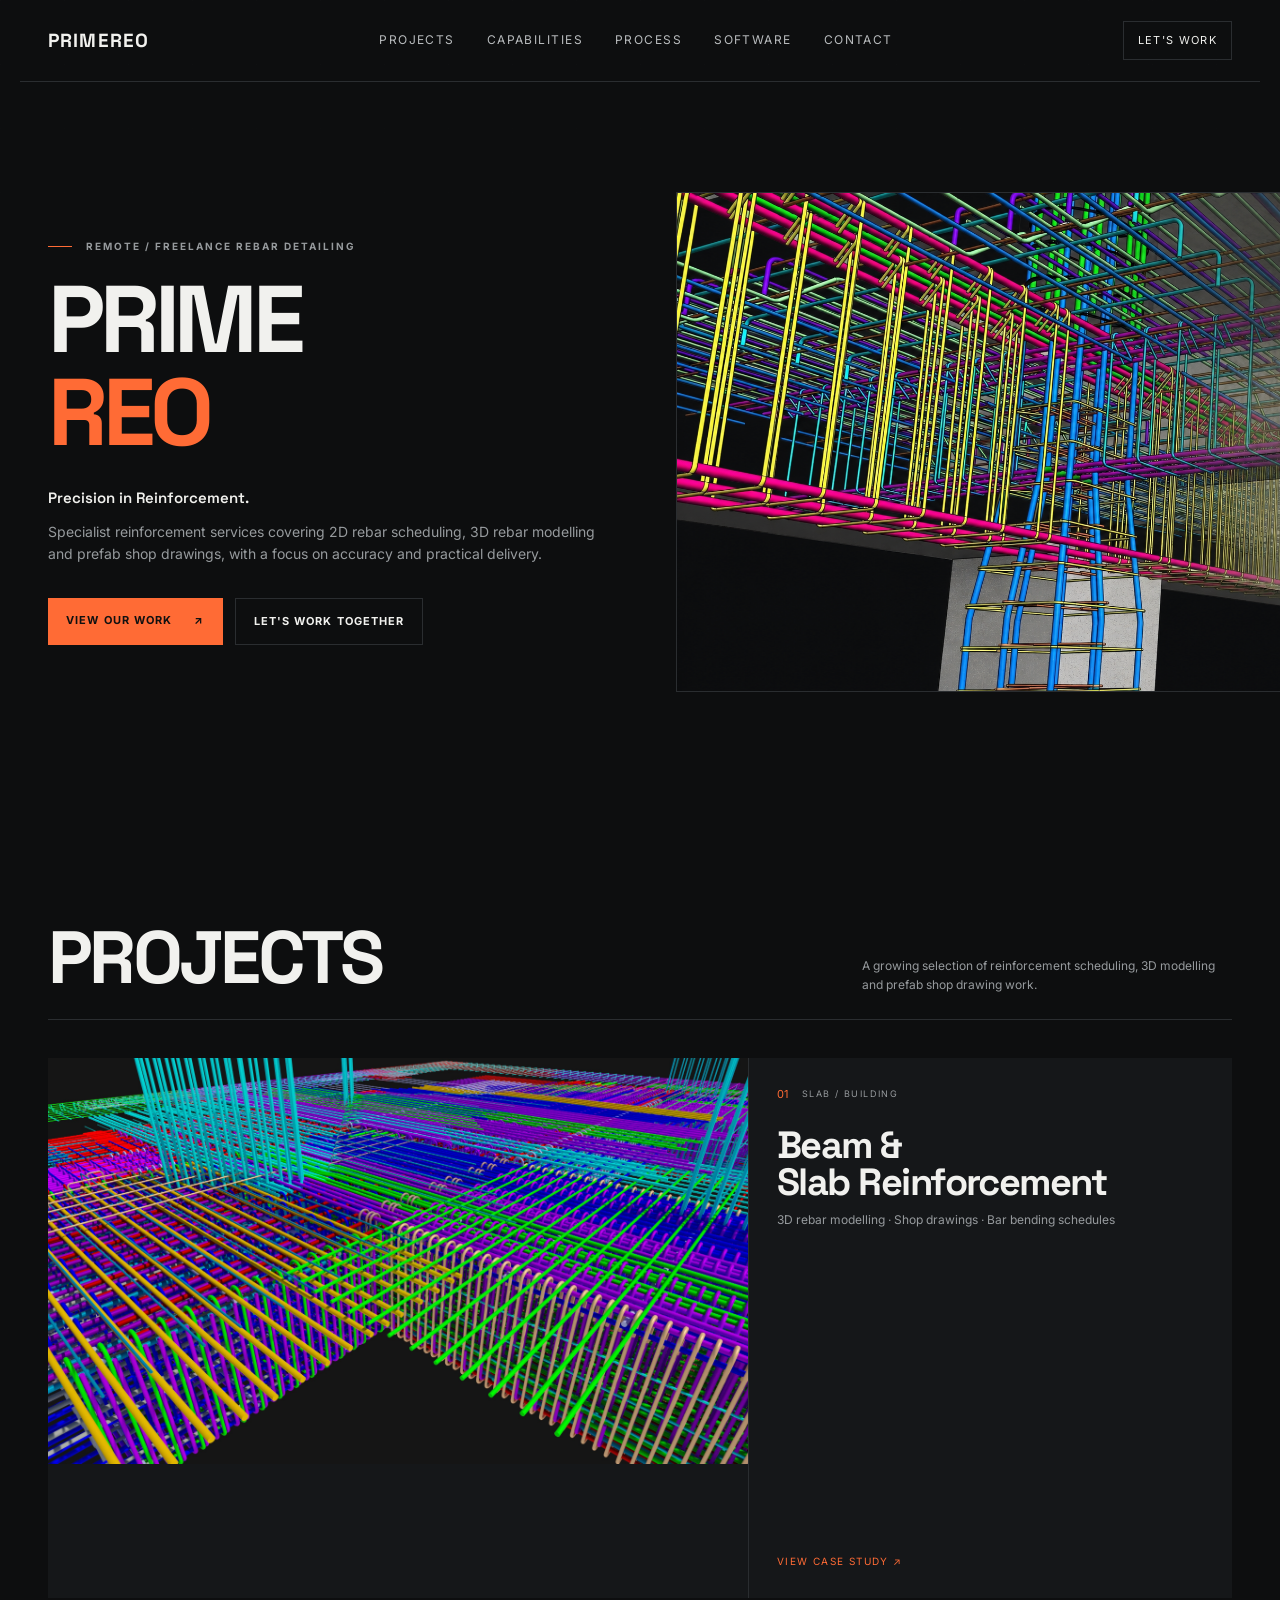
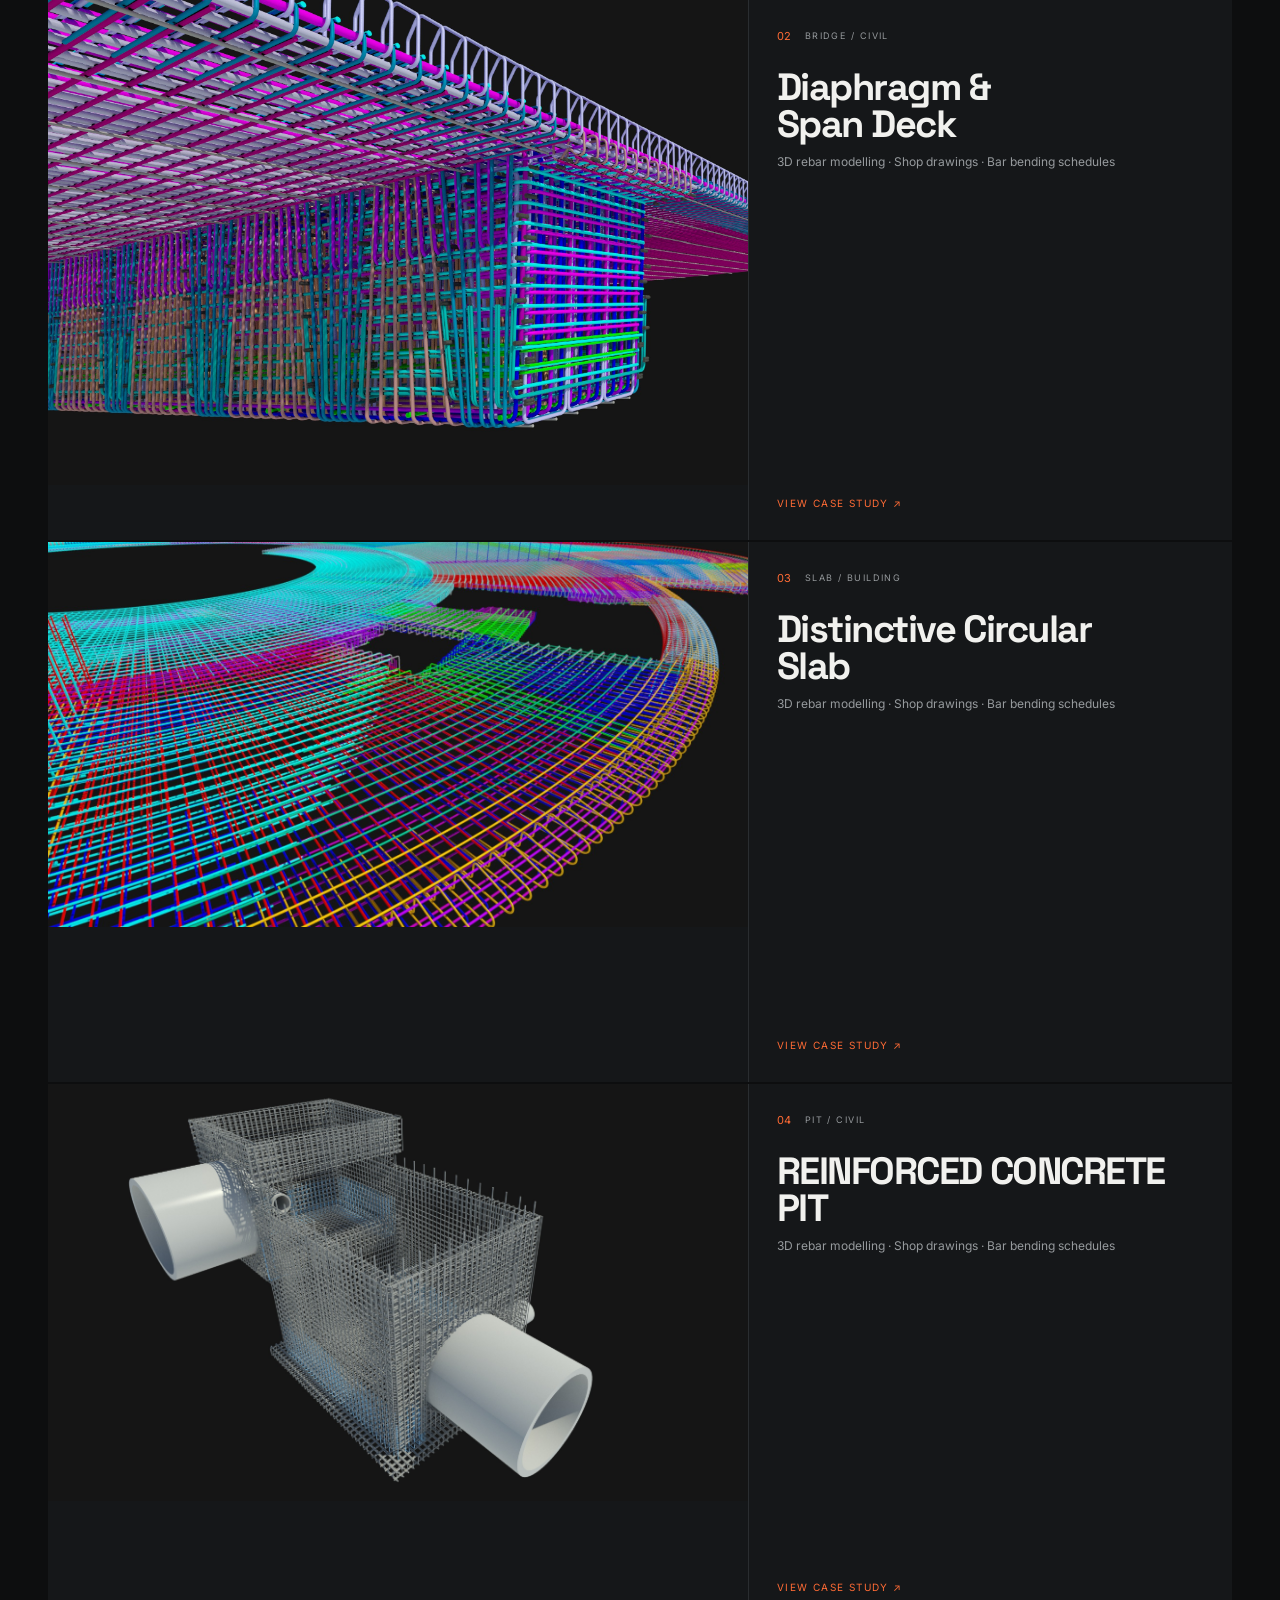
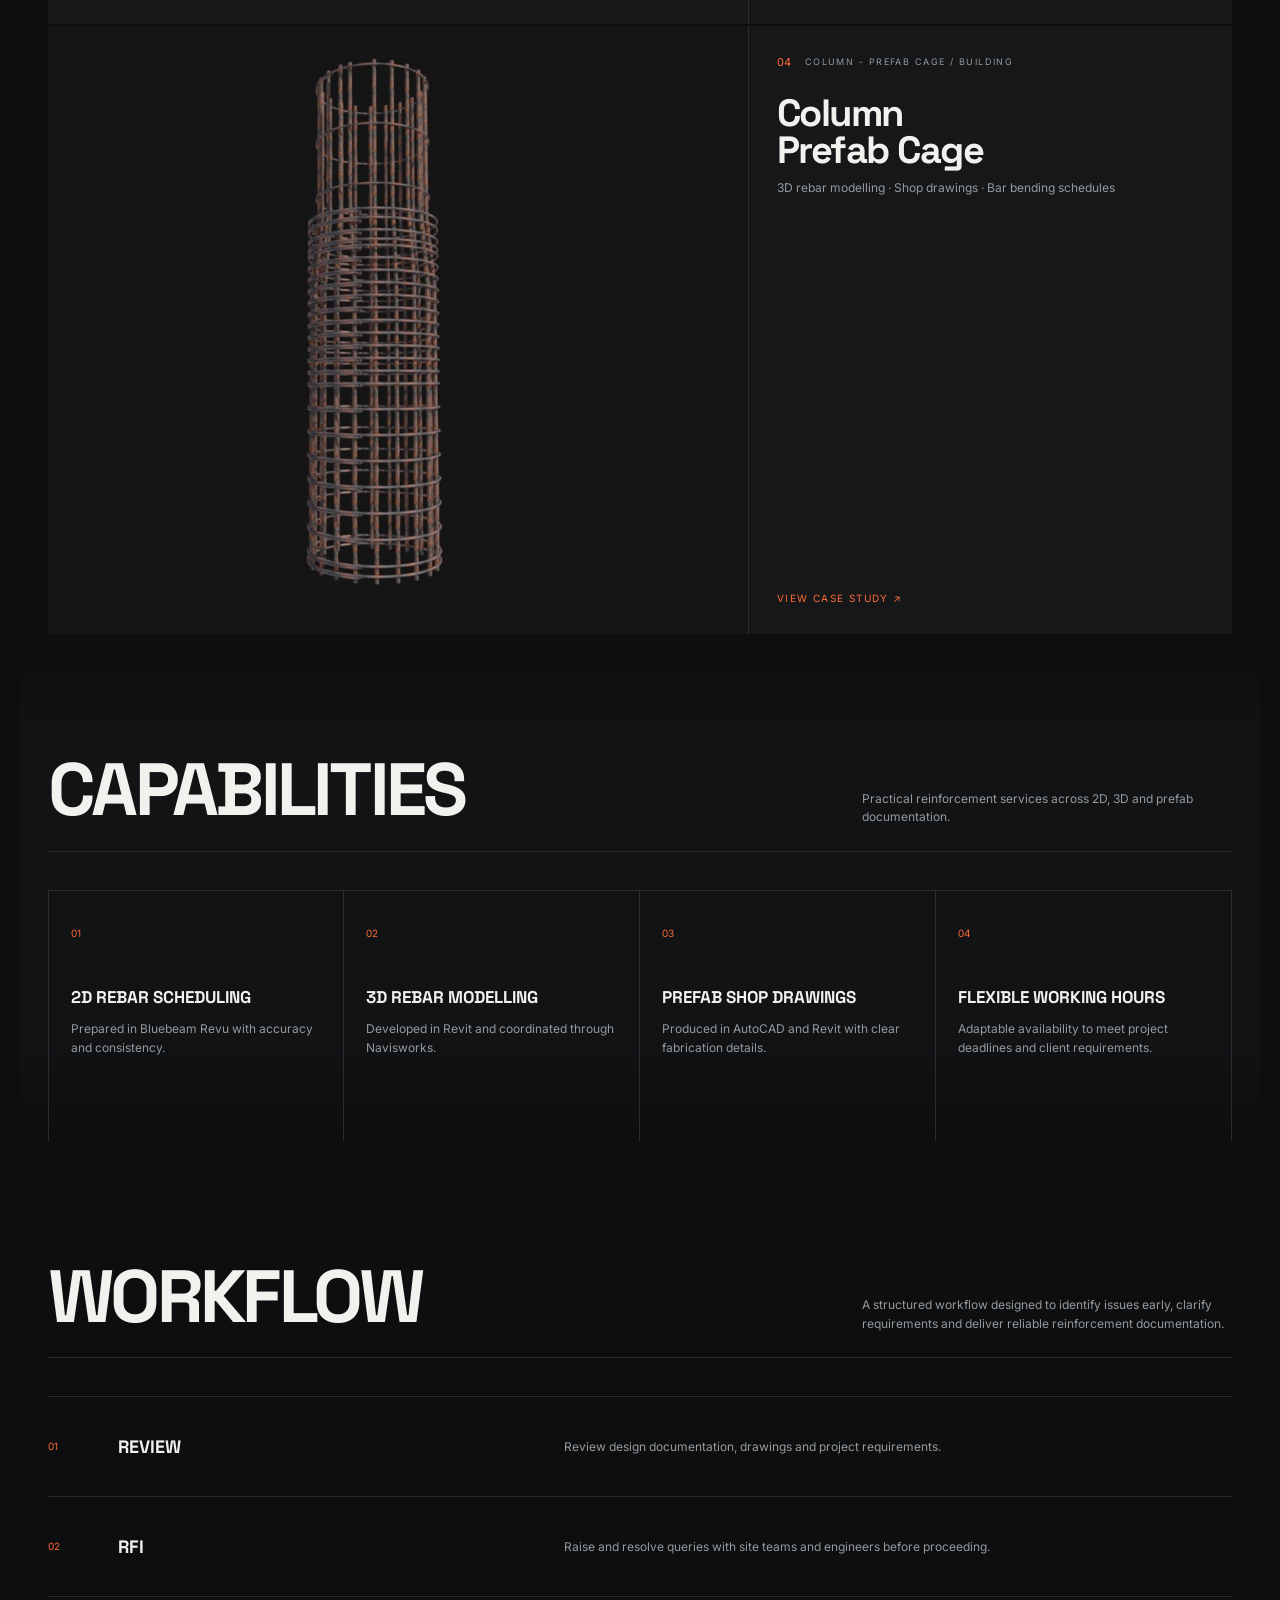
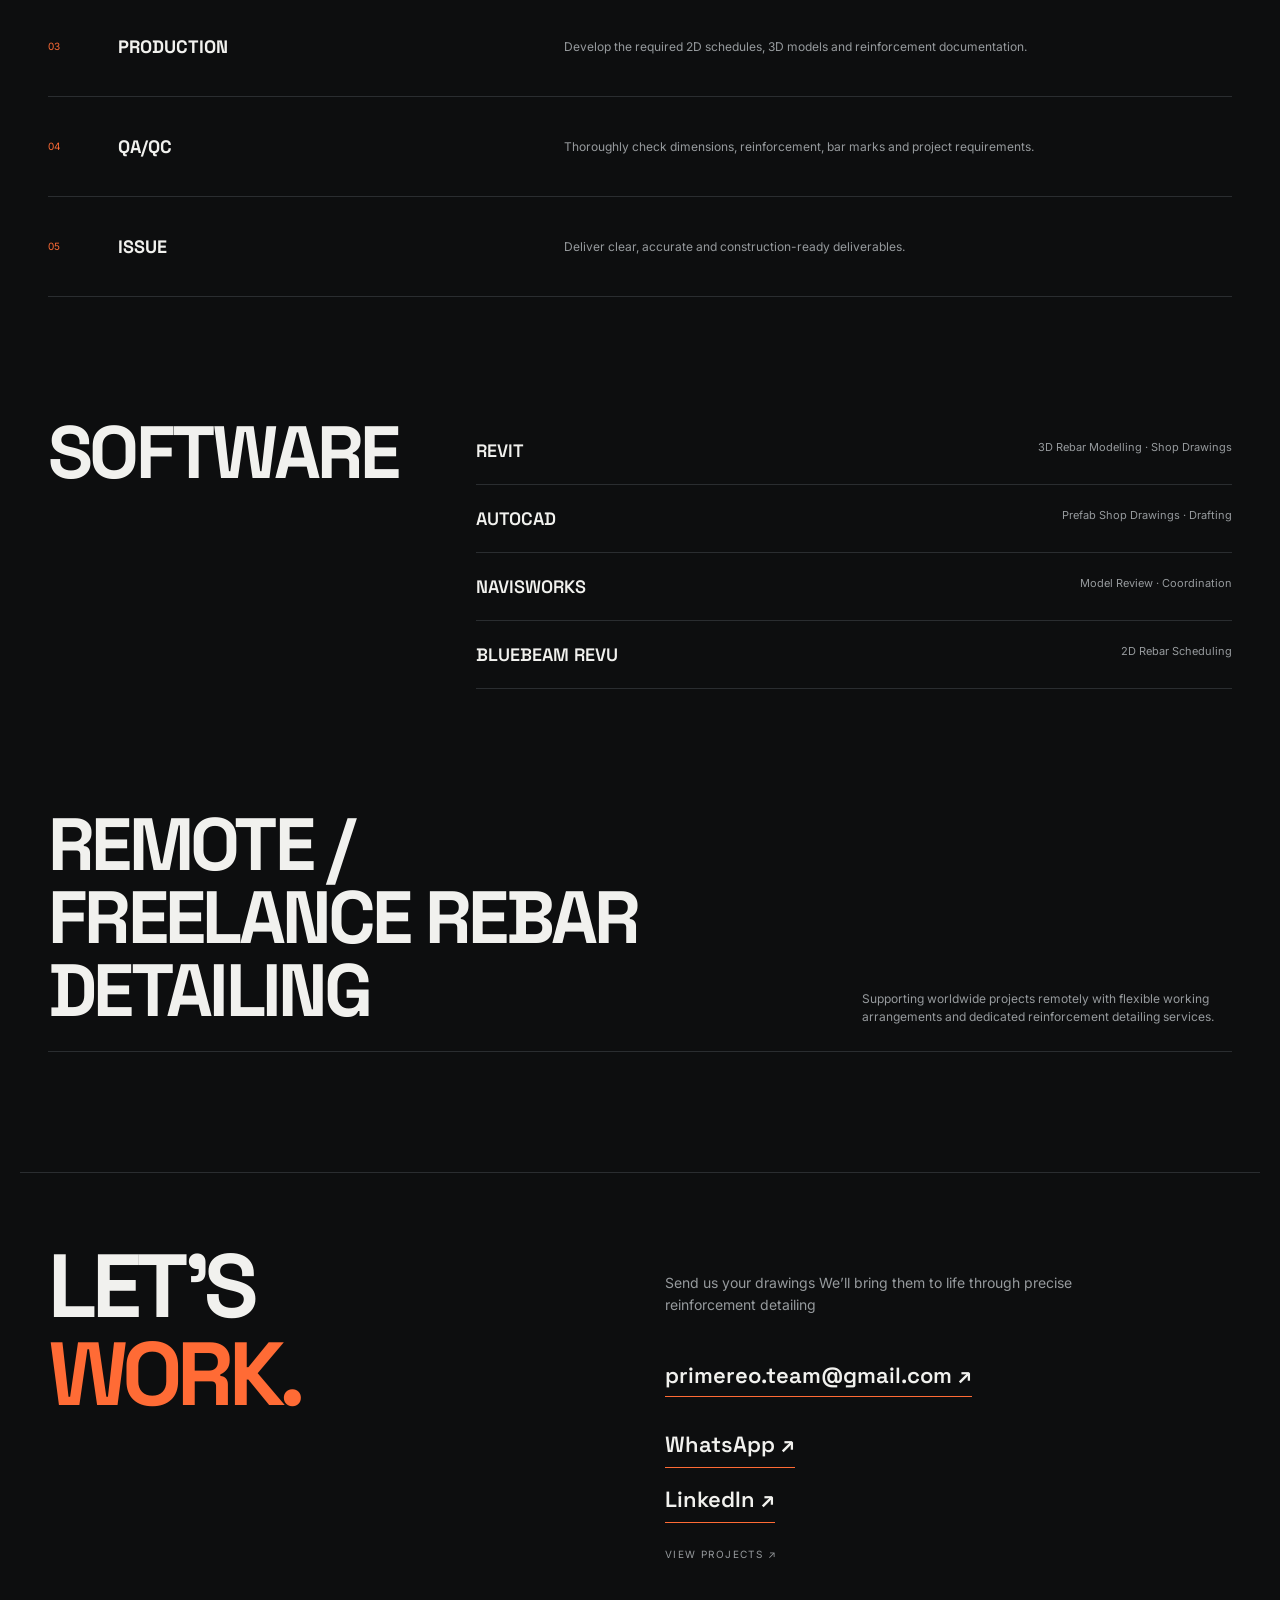
==== index.html @ a9119919 "Add files via upload" ====
<!DOCTYPE html>
<html lang="en">

<head>
    <meta charset="UTF-8">
    <meta name="viewport" content="width=device-width, initial-scale=1.0">

    <meta
        name="description"
        content="PRIMEREO — Precision in Reinforcement. 2D Rebar Scheduling, 3D Rebar Modelling, Prefab Shop Drawings and remote reinforcement detailing."
    >

    <title>PRIMEREO | Precision in Reinforcement</title>

    <link rel="preconnect" href="https://fonts.googleapis.com">
    <link rel="preconnect" href="https://fonts.gstatic.com" crossorigin>

    <link
        href="https://fonts.googleapis.com/css2?family=Inter:wght@400;500;600;700;800&family=Space+Grotesk:wght@500;600;700&display=swap"
        rel="stylesheet"
    >

    <link rel="stylesheet" href="assets/style.css">

    <!-- THIẾT LẬP RIÊNG CHO ẢNH HERO -->
    <style>
        #primereo-hero {
            grid-template-columns:
                minmax(0, 1.02fr)
                minmax(0, 0.98fr);
        }

        #primereo-hero .hero-copy,
        #primereo-hero .hero-visual {
            min-width: 0;
        }

        /* Chỉnh chiều rộng và chiều cao hero tại đây */
        #hero-model-frame {
            width: 150% !important;
            max-width: none !important;
            height: 500px !important;

            position: relative;
            overflow: hidden;
        }

        /* Ảnh phủ kín khung, giữ đúng tỷ lệ */
        #hero-rebar {
            display: block;
            width: 100% !important;
            height: 100% !important;

            object-fit: cover !important;
            object-position: left center !important;
        }

        /* Thông tin bên dưới ảnh */
        #primereo-hero .frame-meta {
            position: static;
            padding: 12px 0;
            gap: 8px;
            flex-wrap: wrap;
        }

        /* Điện thoại và màn hình nhỏ */
        @media (max-width: 850px) {
            #primereo-hero {
                grid-template-columns: minmax(0, 1fr);
            }

            #hero-model-frame {
                width: 100% !important;
                max-width: 100% !important;
                height: 380px !important;
            }
        }
    </style>
</head>

<body>
    <div class="grid-bg"></div>

    <!-- NAVIGATION -->
    <header class="nav">
        <a class="brand" href="index.html">
            PRIMEREO
        </a>

        <nav>
            <a href="#work">Projects</a>
            <a href="#capabilities">Capabilities</a>
            <a href="#process">Process</a>
            <a href="#software">Software</a>
            <a href="#contact">Contact</a>
        </nav>

        <a class="nav-cta" href="#contact">
            Let's work
        </a>
    </header>

    <main>
        <!-- HERO -->
        <section id="primereo-hero" class="hero">
            <div class="hero-copy">
                <p class="eyebrow">
                    <span></span>
                    REMOTE / FREELANCE REBAR DETAILING
                </p>

                <h1>
                    PRIME<br>
                    <em>REO</em>
                </h1>

                <p class="hero-sub">
                    Precision in Reinforcement.
                </p>

                <p class="hero-text">
                    Specialist reinforcement services covering 2D rebar
                    scheduling, 3D rebar modelling and prefab shop drawings,
                    with a focus on accuracy and practical delivery.
                </p>

                <div class="hero-actions">
                    <a class="btn primary" href="#work">
                        View our work <span>↗</span>
                    </a>

                    <a class="btn secondary" href="#contact">
                        Let's work together
                    </a>
                </div>
            </div>

            <!-- HERO VISUAL -->
            <div class="hero-visual">
                <div id="hero-model-frame" class="model-frame">
                    <img
                        id="hero-rebar"
                        class="hero-image"
                        src="images/hero-rebar.png"
                        alt="PRIMEREO 3D reinforcement model"
                    >
                </div>


            </div>
        </section>

        <!-- PROJECTS -->
        <section id="work" class="section">
            <div class="section-head">
                <div>
                    <h2>PROJECTS</h2>
                </div>

                <p class="section-note">
                    A growing selection of reinforcement scheduling,
                    3D modelling and prefab shop drawing work.
                </p>
            </div>

            <div class="project-grid">
                <!-- PROJECT 01 -->
                <a
                    class="project-card featured"
                    href="projects/project-01.html"
                >
                    <div class="project-image">
                        <img
                            src="images/project-01.jpg"
                            alt="Beam & Slab Reinforcement"
                        >


                    </div>

                    <div class="project-info">
                        <div>
                            <span class="number">01</span>
                            <span class="tag">SLAB / BUILDING</span>
                        </div>

                        <h3>
                            Beam &amp;<br>
                             Slab Reinforcement
                        </h3>

                        <p>
                            3D rebar modelling · Shop drawings ·
                            Bar bending schedules
                        </p>

                        <span class="project-link">
                            View case study ↗
                        </span>
                    </div>
                </a>

                <!-- PROJECT 02 -->
                <a
                    class="project-card featured"
                    href="projects/project-02.html"
                >
                    <div class="project-image">
                        <img
                            src="images/project-02.jpg"
                            alt="Diaphragm and Span Deck reinforcement model"
                        >


                    </div>

                    <div class="project-info">
                        <div>
                            <span class="number">02</span>
                            <span class="tag">BRIDGE / CIVIL</span>
                        </div>

                        <h3>
                            Diaphragm &amp;<br>
                            Span Deck
                        </h3>

                        <p>
                            3D rebar modelling · Shop drawings ·
                            Bar bending schedules
                        </p>

                        <span class="project-link">
                            View case study ↗
                        </span>
                    </div>
                </a>
<!-- PROJECT 03 -->
                <a
                    class="project-card featured"
                    href="projects/project-03.html"
                >
                    <div class="project-image">
                        <img
                            src="images/project-03.jpg"
                            alt="Distinctive Circular Slab"
                        >


                    </div>

                    <div class="project-info">
                        <div>
                            <span class="number">03</span>
                            <span class="tag">SLAB / BUILDING</span>
                        </div>

                        <h3>
                            Distinctive Circular<br>
                            Slab
                        </h3>

                        <p>
                            3D rebar modelling · Shop drawings ·
                            Bar bending schedules
                        </p>

                        <span class="project-link">
                            View case study ↗
                        </span>
                    </div>
                </a>
<!-- PROJECT 04 -->
                <a
                    class="project-card featured"
                    href="projects/project-04.html"
                >
                    <div class="project-image">
                        <img
                            src="images/project-04.jpg"
                            alt="REINFORCED CONCRETE PIT"
                        >


                    </div>

                    <div class="project-info">
                        <div>
                            <span class="number">04</span>
                            <span class="tag">PIT / CIVIL</span>
                        </div>

                        <h3>
                            REINFORCED CONCRETE<br>
                            PIT
                        </h3>

                        <p>
                            3D rebar modelling · Shop drawings ·
                            Bar bending schedules
                        </p>

                        <span class="project-link">
                            View case study ↗
                        </span>
                    </div>
                </a>
       <!-- PROJECT 05 -->
                <a
                    class="project-card featured"
                    href="projects/project-05.html"
                >
                    <div class="project-image">
                        <img
                            src="images/project-05.jpg"
                            alt="PIT"
                        >


                    </div>

                    <div class="project-info">
                        <div>
                            <span class="number">04</span>
                            <span class="tag">COLUMN - PREFAB CAGE / BUILDING</span>
                        </div>

                        <h3>
                            Column<br>
                            Prefab Cage
                        </h3>

                        <p>
                            3D rebar modelling · Shop drawings ·
                            Bar bending schedules
                        </p>

                        <span class="project-link">
                            View case study ↗
                        </span>
                    </div>
                </a>

                        </section>

        <!-- CAPABILITIES -->
        <section id="capabilities" class="section capabilities">
            <div class="section-head">
                <div>
                    <h2>CAPABILITIES</h2>
                </div>

                <p class="section-note">
                    Practical reinforcement services across 2D, 3D
                    and prefab documentation.
                </p>
            </div>

            <div class="cap-grid">
                <article>
                    <span>01</span>
                    <h3>2D REBAR SCHEDULING</h3>

                    <p>
                        Prepared in Bluebeam Revu with accuracy
                        and consistency.
                    </p>
                </article>

                <article>
                    <span>02</span>
                    <h3>3D REBAR MODELLING</h3>

                    <p>
                        Developed in Revit and coordinated
                        through Navisworks.
                    </p>
                </article>

                <article>
                    <span>03</span>
                    <h3>PREFAB SHOP DRAWINGS</h3>

                    <p>
                        Produced in AutoCAD and Revit with clear
                        fabrication details.
                    </p>
                </article>

                <article>
                    <span>04</span>
                    <h3>FLEXIBLE WORKING HOURS</h3>

                    <p>
                        Adaptable availability to meet project deadlines
                        and client requirements.
                    </p>
                </article>
            </div>
        </section>

        <!-- WORKFLOW -->
        <section id="process" class="section process">
            <div class="section-head">
                <div>
                    <h2>WORKFLOW</h2>
                </div>

                <p class="section-note">
                    A structured workflow designed to identify issues early,
                    clarify requirements and deliver reliable
                    reinforcement documentation.
                </p>
            </div>

            <div class="process-list">
                <div>
                    <span>01</span>
                    <h3>REVIEW</h3>

                    <p>
                        Review design documentation, drawings
                        and project requirements.
                    </p>
                </div>

                <div>
                    <span>02</span>
                    <h3>RFI</h3>

                    <p>
                        Raise and resolve queries with site teams
                        and engineers before proceeding.
                    </p>
                </div>

                <div>
                    <span>03</span>
                    <h3>PRODUCTION</h3>

                    <p>
                        Develop the required 2D schedules, 3D models
                        and reinforcement documentation.
                    </p>
                </div>

                <div>
                    <span>04</span>
                    <h3>QA/QC</h3>

                    <p>
                        Thoroughly check dimensions, reinforcement,
                        bar marks and project requirements.
                    </p>
                </div>

                <div>
                    <span>05</span>
                    <h3>ISSUE</h3>

                    <p>
                        Deliver clear, accurate and construction-ready
                        deliverables.
                    </p>
                </div>
            </div>
        </section>

        <!-- SOFTWARE -->
        <section id="software" class="section software">
            <div class="software-copy">
                <h2>SOFTWARE</h2>
            </div>

            <div class="software-list">
                <div>
                    <b>REVIT</b>
                    <span>3D Rebar Modelling · Shop Drawings</span>
                </div>

                <div>
                    <b>AUTOCAD</b>
                    <span>Prefab Shop Drawings · Drafting</span>
                </div>

                <div>
                    <b>NAVISWORKS</b>
                    <span>Model Review · Coordination</span>
                </div>

                <div>
                    <b>BLUEBEAM REVU</b>
                    <span>2D Rebar Scheduling</span>
                </div>
            </div>
        </section>

        <!-- REMOTE / FREELANCE -->
        <section class="section">
            <div class="section-head">
                <div>
                    <h2>
                        REMOTE /<br>
                        FREELANCE REBAR DETAILING
                    </h2>
                </div>

                <p class="section-note">
                    Supporting worldwide projects remotely with flexible
                    working arrangements and dedicated reinforcement
                    detailing services.
                </p>
            </div>
        </section>

                <!-- CONTACT -->
        <section id="contact" class="contact">
            <div>
                <h2>
                    LET'S<br>
                    <em>WORK.</em>
                </h2>
            </div>

            <div class="contact-right">
                <p>
                    Send us your drawings
                    We’ll bring them to life through precise reinforcement detailing
                </p>

                <a
                    class="contact-email"
                    href="primereo.team@gmail.com"
                >
                    primereo.team@gmail.com ↗
                </a>

                <div
                    class="contact-links"
                    style="flex-wrap: wrap; row-gap: 16px;"
                >
                    <!--
                        Thay YOUR_WHATSAPP_NUMBER bằng số WhatsApp:
                        Mã quốc gia + số điện thoại.
                        Không có dấu +, khoảng trắng hoặc dấu gạch.
                        Số Việt Nam: dùng 84 và bỏ số 0 đầu.
                    -->
                    <a
                        href="https://wa.me/84869246617"
                        target="_blank"
                        rel="noopener noreferrer"
                        aria-label="Contact PRIMEREO on WhatsApp"
                    >
                        WhatsApp ↗
                    </a>

                    <!--
                        Thay toàn bộ href bên dưới bằng URL
                        hồ sơ cá nhân hoặc trang công ty LinkedIn của bạn.
                    -->
                    <a
                        href="https://www.linkedin.com/in/primereo/"
                        target="_blank"
                        rel="noopener noreferrer"
                        aria-label="View our LinkedIn profile"
                    >
                        LinkedIn ↗
                    </a>

                    <a href="#work">
                        View Projects ↗
                    </a>
                </div>
            </div>
        </section>
---- assets/style.css ----
/* ========================================
   MÀU SẮC VÀ THÔNG SỐ CHUNG
======================================== */

:root {
    --bg: #0d0e0f;
    --panel: #151719;
    --panel2: #1a1c1f;
    --text: #f1f1ee;
    --muted: #969a9d;
    --line: #2a2d30;
    --accent: #ff6b35;
    --max: 1240px;
}


/* ========================================
   THIẾT LẬP CƠ BẢN
======================================== */

* {
    box-sizing: border-box;
}

html {
    scroll-behavior: smooth;
}

body {
    margin: 0;
    background: var(--bg);
    color: var(--text);
    font-family: Inter, Arial, sans-serif;
    line-height: 1.55;
}

a {
    color: inherit;
    text-decoration: none;
}

.grid-bg {
    position: fixed;
    inset: 0;
    pointer-events: none;
    opacity: 0.28;

    background-image:
        linear-gradient(
            rgba(255, 255, 255, 0.025) 1px,
            transparent 1px
        ),
        linear-gradient(
            90deg,
            rgba(255, 255, 255, 0.025) 1px,
            transparent 1px
        );

    background-size: 64px 64px;

    mask-image: linear-gradient(
        to bottom,
        black,
        transparent 75%
    );

    z-index: -1;
}


/* ========================================
   THANH ĐIỀU HƯỚNG
======================================== */

.nav {
    height: 82px;
    max-width: var(--max);
    margin: auto;
    padding: 0 28px;

    display: flex;
    align-items: center;
    justify-content: space-between;

    border-bottom: 1px solid var(--line);
}

.brand {
    font: 700 19px "Space Grotesk";
    letter-spacing: 0.06em;
}

.nav nav {
    display: flex;
    gap: 32px;
}

.nav nav a {
    font-size: 12px;
    text-transform: uppercase;
    letter-spacing: 0.12em;
    color: #b9bcbe;
}

.nav nav a:hover,
.contact-links a:hover {
    color: var(--accent);
}

.nav-cta {
    font-size: 11px;
    text-transform: uppercase;
    letter-spacing: 0.12em;

    border: 1px solid var(--line);
    padding: 10px 14px;
}

.nav-cta:hover {
    border-color: var(--accent);
}


/* ========================================
   KHUNG NỘI DUNG VÀ TIÊU ĐỀ
======================================== */

.hero,
.section,
.contact {
    max-width: var(--max);
    margin: auto;
    padding-left: 28px;
    padding-right: 28px;
}

h1,
h2,
h3 {
    font-family: "Space Grotesk", sans-serif;
    margin: 0;
    line-height: 0.98;
}

h1 {
    font-size: clamp(56px, 7.4vw, 112px);
    letter-spacing: -0.055em;
}

h1 em,
h2 em {
    font-style: normal;
    color: var(--accent);
}

.eyebrow {
    font-size: 10px;
    letter-spacing: 0.2em;
    color: var(--muted);
    font-weight: 700;
    margin: 0 0 20px;
}

.eyebrow span {
    display: inline-block;
    width: 24px;
    height: 1px;

    background: var(--accent);
    vertical-align: middle;
    margin-right: 10px;
}


/* ========================================
   HERO — PHẦN ĐẦU TRANG
======================================== */

.hero {
    min-height: 720px;

    display: grid;
    grid-template-columns: 1.02fr 0.98fr;
    align-items: center;

    gap: 50px;
}

.hero-sub {
    font: 600 15px "Space Grotesk";
    margin: 28px 0 12px;
}

.hero-sub b {
    color: var(--accent);
    padding: 0 7px;
}

.hero-text {
    max-width: 570px;
    color: var(--muted);
    font-size: 14px;
}

.hero-actions {
    display: flex;
    gap: 12px;
    margin-top: 34px;
    flex-wrap: wrap;
}


/* ========================================
   NÚT BẤM
======================================== */

.btn {
    padding: 14px 18px;
    font-size: 11px;
    text-transform: uppercase;
    letter-spacing: 0.1em;
    font-weight: 700;
}

.btn.primary {
    background: var(--accent);
    color: #111;
}

.btn.primary span {
    margin-left: 18px;
}

.btn.secondary {
    border: 1px solid var(--line);
}


/* ========================================
   KHUNG MODEL
======================================== */

.model-frame {
    height: 500px;
    border: 1px solid var(--line);

    background: linear-gradient(
        145deg,
        #181a1c,
        #0b0c0d
    );

    position: relative;
    overflow: hidden;
}

.frame-label {
    position: absolute;
    left: 18px;
    top: 16px;

    font-size: 9px;
    letter-spacing: 0.17em;
    color: var(--muted);

    z-index: 3;
}

.frame-meta {
    position: absolute;
    bottom: 16px;
    left: 18px;
    right: 18px;

    display: flex;
    justify-content: space-between;

    font-size: 9px;
    letter-spacing: 0.13em;
    color: var(--muted);

    z-index: 3;
}


/* ========================================
   MODEL MINH HOẠ BẰNG CSS
======================================== */

.fake-model {
    position: absolute;
    inset: 70px 35px 60px;

    transform:
        perspective(900px)
        rotateX(55deg)
        rotateZ(-28deg);

    transform-style: preserve-3d;
}

.beam {
    position: absolute;
    width: 82%;
    height: 82px;

    border: 2px solid #777b7e;
    background: rgba(70, 74, 77, 0.18);

    left: 9%;
    top: 30%;

    transform: translateZ(-35px);
}

.beam-b {
    top: 54%;
    height: 55px;
}

.bar {
    position: absolute;
    width: 100%;
    height: 5px;

    background: var(--accent);
    left: 0;

    box-shadow: 0 0 12px rgba(255, 107, 53, 0.15);
}

.bar-1 {
    top: 21%;
}

.bar-2 {
    top: 34%;
}

.bar-3 {
    top: 47%;
}

.bar-4 {
    top: 60%;
}

.bar-5 {
    top: 73%;
}

.lig {
    position: absolute;
    width: 25px;
    height: 110px;

    border: 2px solid #b8bbbd;
    top: 27%;
}

.lig-1 {
    left: 25%;
}

.lig-2 {
    left: 50%;
}

.lig-3 {
    left: 75%;
}

.node {
    position: absolute;
    width: 22px;
    height: 22px;

    border: 2px solid var(--accent);

    left: 48%;
    top: 46%;

    box-shadow: 0 0 18px rgba(255, 107, 53, 0.5);
}


/* ========================================
   CÁC SECTION
======================================== */

.section {
    padding-top: 120px;
}

.section-head {
    display: flex;
    justify-content: space-between;
    align-items: end;

    border-bottom: 1px solid var(--line);

    padding-bottom: 24px;
    margin-bottom: 38px;
}

.section-head h2,
.software h2 {
    font-size: clamp(42px, 6vw, 74px);
    letter-spacing: -0.05em;
}

.section-note {
    max-width: 370px;
    color: var(--muted);
    font-size: 12px;
    margin: 0;
}


/* ========================================
   DỰ ÁN
======================================== */

.project-grid {
    display: grid;
    grid-template-columns: 1fr 1fr;
    gap: 2px;
}

.project-card {
    background: var(--panel);
    min-height: 490px;

    display: flex;
    flex-direction: column;

    transition: 0.25s ease;
}

.project-card:hover {
    background: #1a1d20;
    transform: translateY(-3px);
}

.project-card.featured {
    grid-column: span 2;

    display: grid;
    grid-template-columns: 1.45fr 1fr;

    min-height: 540px;
}

.project-image {
    position: relative;
    min-height: 260px;
    overflow: hidden;

    border-bottom: 1px solid var(--line);
}

.featured .project-image {
    min-height: 540px;
    border-bottom: 0;
    border-right: 1px solid var(--line);
}


/* ========================================
   HÌNH GIỮ CHỖ CHO DỰ ÁN
======================================== */

.placeholder {
    background-color: #181a1c;

    background-image:
        linear-gradient(
            30deg,
            transparent 48%,
            rgba(255, 255, 255, 0.05) 49%,
            rgba(255, 255, 255, 0.05) 51%,
            transparent 52%
        ),
        linear-gradient(
            150deg,
            transparent 48%,
            rgba(255, 107, 53, 0.08) 49%,
            rgba(255, 107, 53, 0.08) 51%,
            transparent 52%
        );

    background-size: 70px 70px;
}

.placeholder:after {
    content: "";

    position: absolute;
    inset: 15%;

    border: 1px solid rgba(255, 255, 255, 0.12);

    transform: skew(-10deg);
}

.placeholder span {
    position: absolute;
    top: 18px;
    left: 20px;

    font-size: 9px;
    letter-spacing: 0.18em;
    color: var(--muted);

    z-index: 2;
}

.placeholder b {
    position: absolute;
    right: 20px;
    bottom: 17px;

    font: 600 12px "Space Grotesk";
    letter-spacing: 0.12em;
    color: var(--accent);

    z-index: 2;
}


/* ========================================
   THÔNG TIN DỰ ÁN
======================================== */

.project-info {
    padding: 28px;

    display: flex;
    flex-direction: column;

    flex: 1;
}

.project-info > div {
    display: flex;
    gap: 14px;
    align-items: center;
}

.number {
    font-size: 11px;
    color: var(--accent);
}

.tag {
    font-size: 9px;
    letter-spacing: 0.16em;
    color: var(--muted);
}

.project-info h3 {
    font-size: 38px;
    letter-spacing: -0.04em;
    margin: 24px 0 10px;
}

.project-info p {
    font-size: 12px;
    color: var(--muted);
    margin: 0;
}

.project-link {
    margin-top: auto;
    padding-top: 30px;

    font-size: 10px;
    text-transform: uppercase;
    letter-spacing: 0.14em;
    color: var(--accent);
}


/* ========================================
   CAPABILITIES — NĂNG LỰC
======================================== */

.capabilities {
    background: linear-gradient(
        180deg,
        transparent,
        #111315 20%,
        #111315 80%,
        transparent
    );
}

.cap-grid {
    display: grid;
    grid-template-columns: repeat(4, 1fr);

    border-top: 1px solid var(--line);
}

.cap-grid article {
    padding: 28px 22px 34px;
    border-right: 1px solid var(--line);
    min-height: 250px;
}

.cap-grid article:first-child {
    border-left: 1px solid var(--line);
}

.cap-grid article > span,
.process-list > div > span {
    font-size: 10px;
    color: var(--accent);
}

.cap-grid h3 {
    font-size: 17px;
    margin: 45px 0 15px;
}

.cap-grid p {
    font-size: 12px;
    color: var(--muted);
    margin: 0;
}


/* ========================================
   PROCESS — QUY TRÌNH
======================================== */

.process-list {
    border-top: 1px solid var(--line);
}

.process-list > div {
    display: grid;
    grid-template-columns: 70px 1fr 1.5fr;
    align-items: center;

    min-height: 100px;
    border-bottom: 1px solid var(--line);
}

.process-list h3 {
    font-size: 18px;
}

.process-list p {
    font-size: 12px;
    color: var(--muted);
    margin: 0;
}


/* ========================================
   SOFTWARE — PHẦN MỀM
======================================== */

.software {
    display: grid;
    grid-template-columns: 1fr 2fr;
    gap: 50px;
    align-items: start;
}

.software-list > div {
    display: flex;
    justify-content: space-between;

    padding: 22px 0;
    border-bottom: 1px solid var(--line);
}

.software-list b {
    font: 600 18px "Space Grotesk";
}

.software-list span {
    font-size: 11px;
    color: var(--muted);
}


/* ========================================
   CONTACT — LIÊN HỆ
======================================== */

.contact {
    margin-top: 120px;
    margin-bottom: 80px;

    padding-top: 70px;
    padding-bottom: 70px;

    border-top: 1px solid var(--line);

    display: grid;
    grid-template-columns: 1fr 1fr;
    gap: 50px;
}

.contact h2 {
    font-size: clamp(58px, 7vw, 94px);
    letter-spacing: -0.06em;
}

.contact-right {
    padding-top: 15px;
}

.contact-right > p {
    max-width: 450px;
    color: var(--muted);
    font-size: 14px;
}

.contact-email {
    display: inline-block;

    font: 600 22px "Space Grotesk";
    margin: 32px 0;

    border-bottom: 1px solid var(--accent);
    padding-bottom: 7px;
}

.contact-links {
    display: flex;
    gap: 28px;

    font-size: 10px;
    text-transform: uppercase;
    letter-spacing: 0.14em;
    color: var(--muted);
}


/* ========================================
   FOOTER — CHÂN TRANG
======================================== */

footer {
    border-top: 1px solid var(--line);

    max-width: var(--max);
    margin: auto;
    padding: 25px 28px;

    display: flex;
    justify-content: space-between;

    color: #666a6d;
    font-size: 9px;
    letter-spacing: 0.15em;
}


/* ========================================
   RESPONSIVE — MÀN HÌNH ≤ 850 PX
======================================== */

@media (max-width: 850px) {
    .nav nav {
        display: none;
    }

    .hero {
        grid-template-columns: 1fr;
        padding-top: 70px;
        min-height: auto;
    }

    .model-frame {
        height: 380px;
    }

    .project-card.featured {
        grid-template-columns: 1fr;
    }

    .featured .project-image {
        min-height: 350px;
        border-right: 0;
        border-bottom: 1px solid var(--line);
    }

    .project-grid {
        grid-template-columns: 1fr;
    }

    .cap-grid {
        grid-template-columns: 1fr 1fr;
    }

    .process-list > div {
        grid-template-columns: 45px 1fr;
        gap: 10px;
        padding: 20px 0;
    }

    .process-list p {
        grid-column: 2;
    }

    .software,
    .contact {
        grid-template-columns: 1fr;
    }

    .section {
        padding-top: 85px;
    }

    .contact {
        margin-top: 80px;
    }

    .nav {
        padding: 0 18px;
    }

    .hero,
    .section,
    .contact {
        padding-left: 18px;
        padding-right: 18px;
    }
}


/* ========================================
   RESPONSIVE — MÀN HÌNH ≤ 520 PX
======================================== */

@media (max-width: 520px) {
    .cap-grid {
        grid-template-columns: 1fr;
    }

    .cap-grid article {
        border-left: 1px solid var(--line);
    }

    .project-info h3 {
        font-size: 30px;
    }

    footer {
        padding: 20px 18px;
        display: block;
    }

    footer span {
        display: block;
        margin: 5px 0;
    }

    .hero-actions {
        flex-direction: column;
        align-items: flex-start;
    }
}
/* ========================================
   ẢNH VÀ BỐ CỤC RESPONSIVE
======================================== */

/* Cho phép các ô nội dung co theo màn hình */
.hero-copy,
.hero-visual,
.project-card,
.project-image {
    min-width: 0;
}

/* Khung hero rộng thêm 50%, cao 500px */
.hero-visual .model-frame {
    width: 150% !important;
    max-width: none !important;
    height: 500px !important;

    position: relative;
    overflow: hidden;
}

/* Ảnh hero phủ kín khung */
.hero-visual .hero-image {
    display: block;
    width: 100% !important;
    height: 100% !important;

    object-fit: cover !important;
    object-position: left center !important;
}

/* Giữ thiết lập ảnh của các project */
.project-image img {
    display: block;
    width: 100%;
    height: auto;
}

/* Thông tin nằm bên dưới ảnh hero */
.hero-visual .frame-meta {
    position: static;
    padding: 12px 0;
    gap: 8px;
    flex-wrap: wrap;
}

/* ========================================
   MÀN HÌNH ≤ 850 PX
======================================== */

@media (max-width: 850px) {
    .hero,
    .project-grid {
        grid-template-columns: minmax(0, 1fr);
    }

    /* Giữ khung hero vừa màn hình điện thoại */
    .hero-visual .model-frame {
        width: 100% !important;
        max-width: 100% !important;
        height: 380px !important;
    }

    .project-card.featured {
        grid-column: 1 / -1;
    }
}
/* CONTACT: làm nổi bật WhatsApp và LinkedIn */
#contact .contact-links {
    display: flex;
    flex-direction: column;
    align-items: flex-start;
    gap: 24px;
}

/* Cùng phong cách với địa chỉ email */
#contact .contact-links a[href*="wa.me"],
#contact .contact-links a[href*="whatsapp.com"],
#contact .contact-links a[href*="linkedin.com"] {
    display: inline-block;
    max-width: 100%;
    padding-bottom: 7px;
    border-bottom: 1px solid var(--accent);

    font-family: "Space Grotesk", sans-serif;
    font-size: 22px;
    font-weight: 600;
    line-height: 1.4;
    letter-spacing: normal;
    text-transform: none;
    text-decoration: none;

    color: var(--text);
    overflow-wrap: anywhere;

    transition: color 0.2s ease;
}

#contact .contact-links a[href*="wa.me"]:hover,
#contact .contact-links a[href*="whatsapp.com"]:hover,
#contact .contact-links a[href*="linkedin.com"]:hover {
    color: var(--accent);
}

#contact .contact-links a:focus-visible {
    outline: 2px solid var(--accent);
    outline-offset: 5px;
}

/* View Projects vẫn là liên kết phụ */
#contact .contact-links a[href="#work"] {
    margin-top: 8px;
    font-size: 10px;
    letter-spacing: 0.14em;
    text-transform: uppercase;
    color: var(--muted);
}

#contact .contact-links a[href="#work"]:hover {
    color: var(--accent);
}

/* Cho phép email dài xuống dòng trên màn hình nhỏ */
#contact .contact-right {
    min-width: 0;
}

#contact .contact-email {
    max-width: 100%;
    overflow-wrap: anywhere;
}
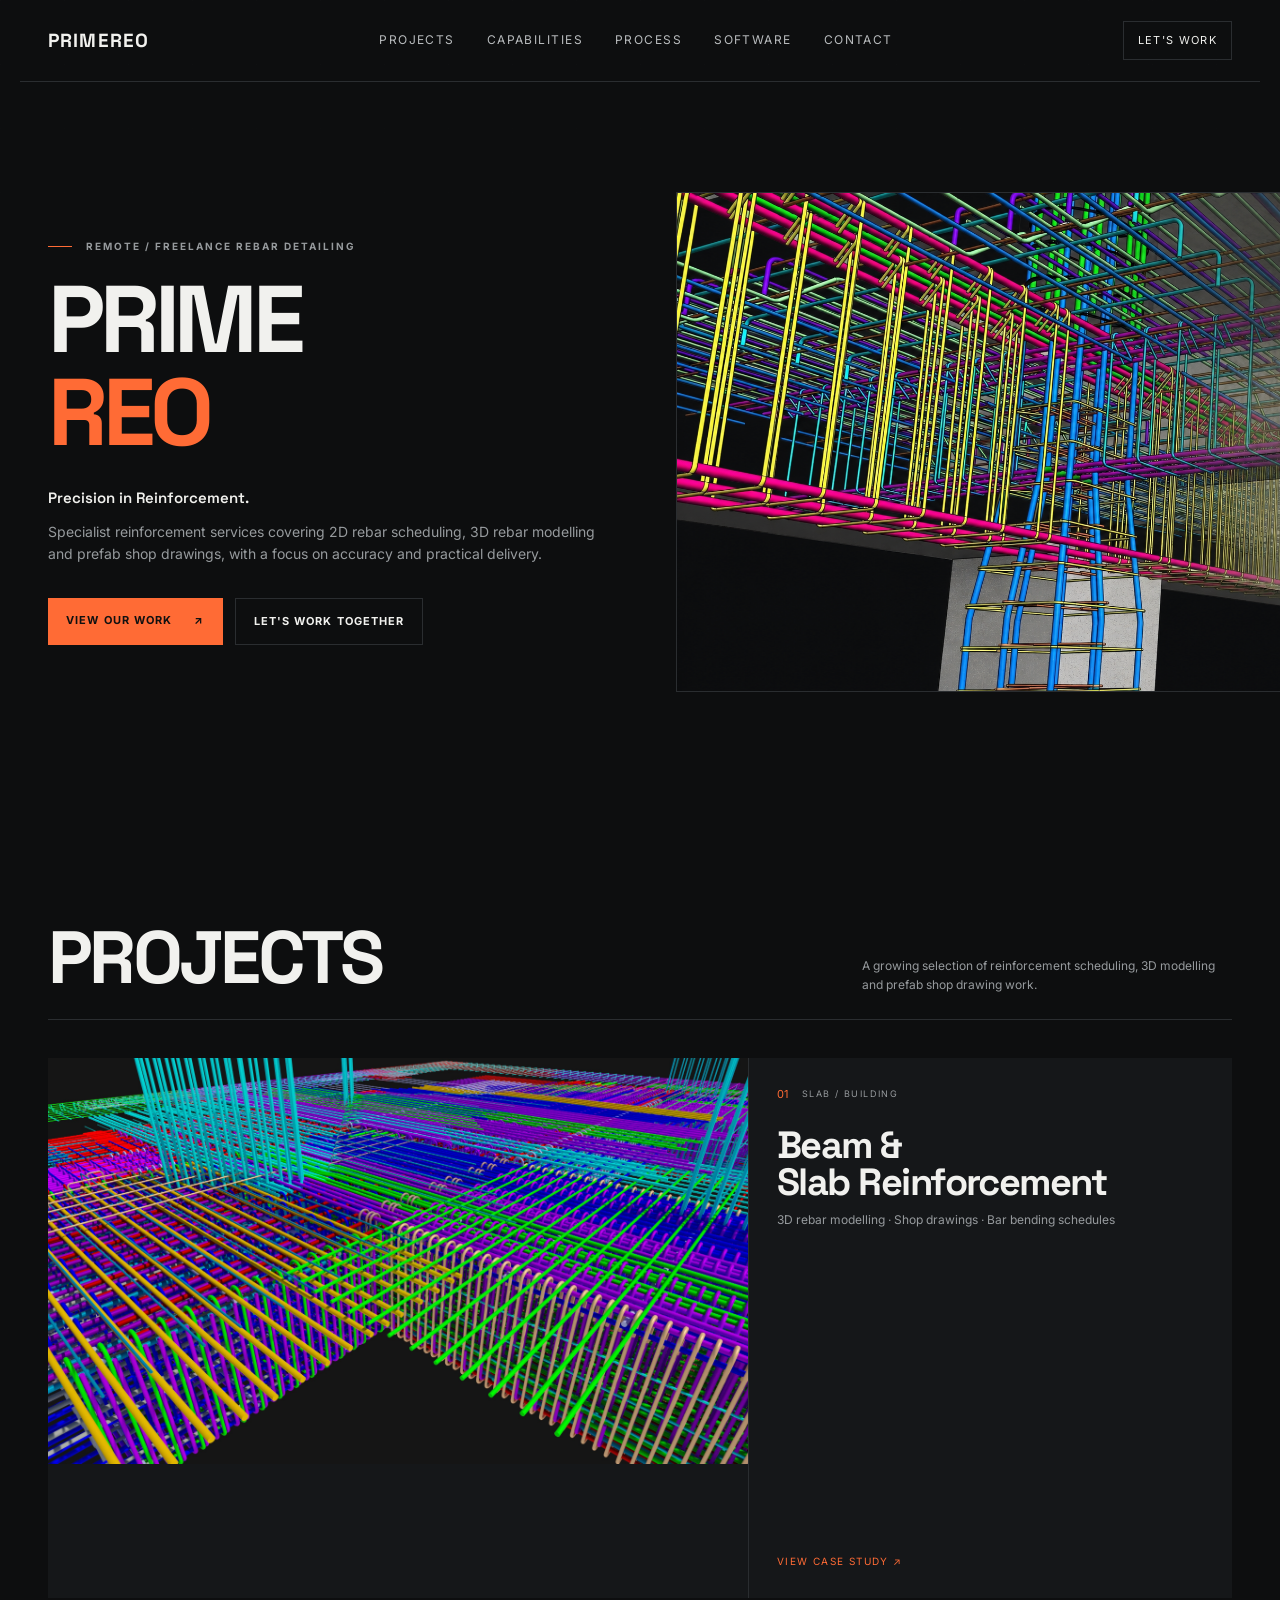
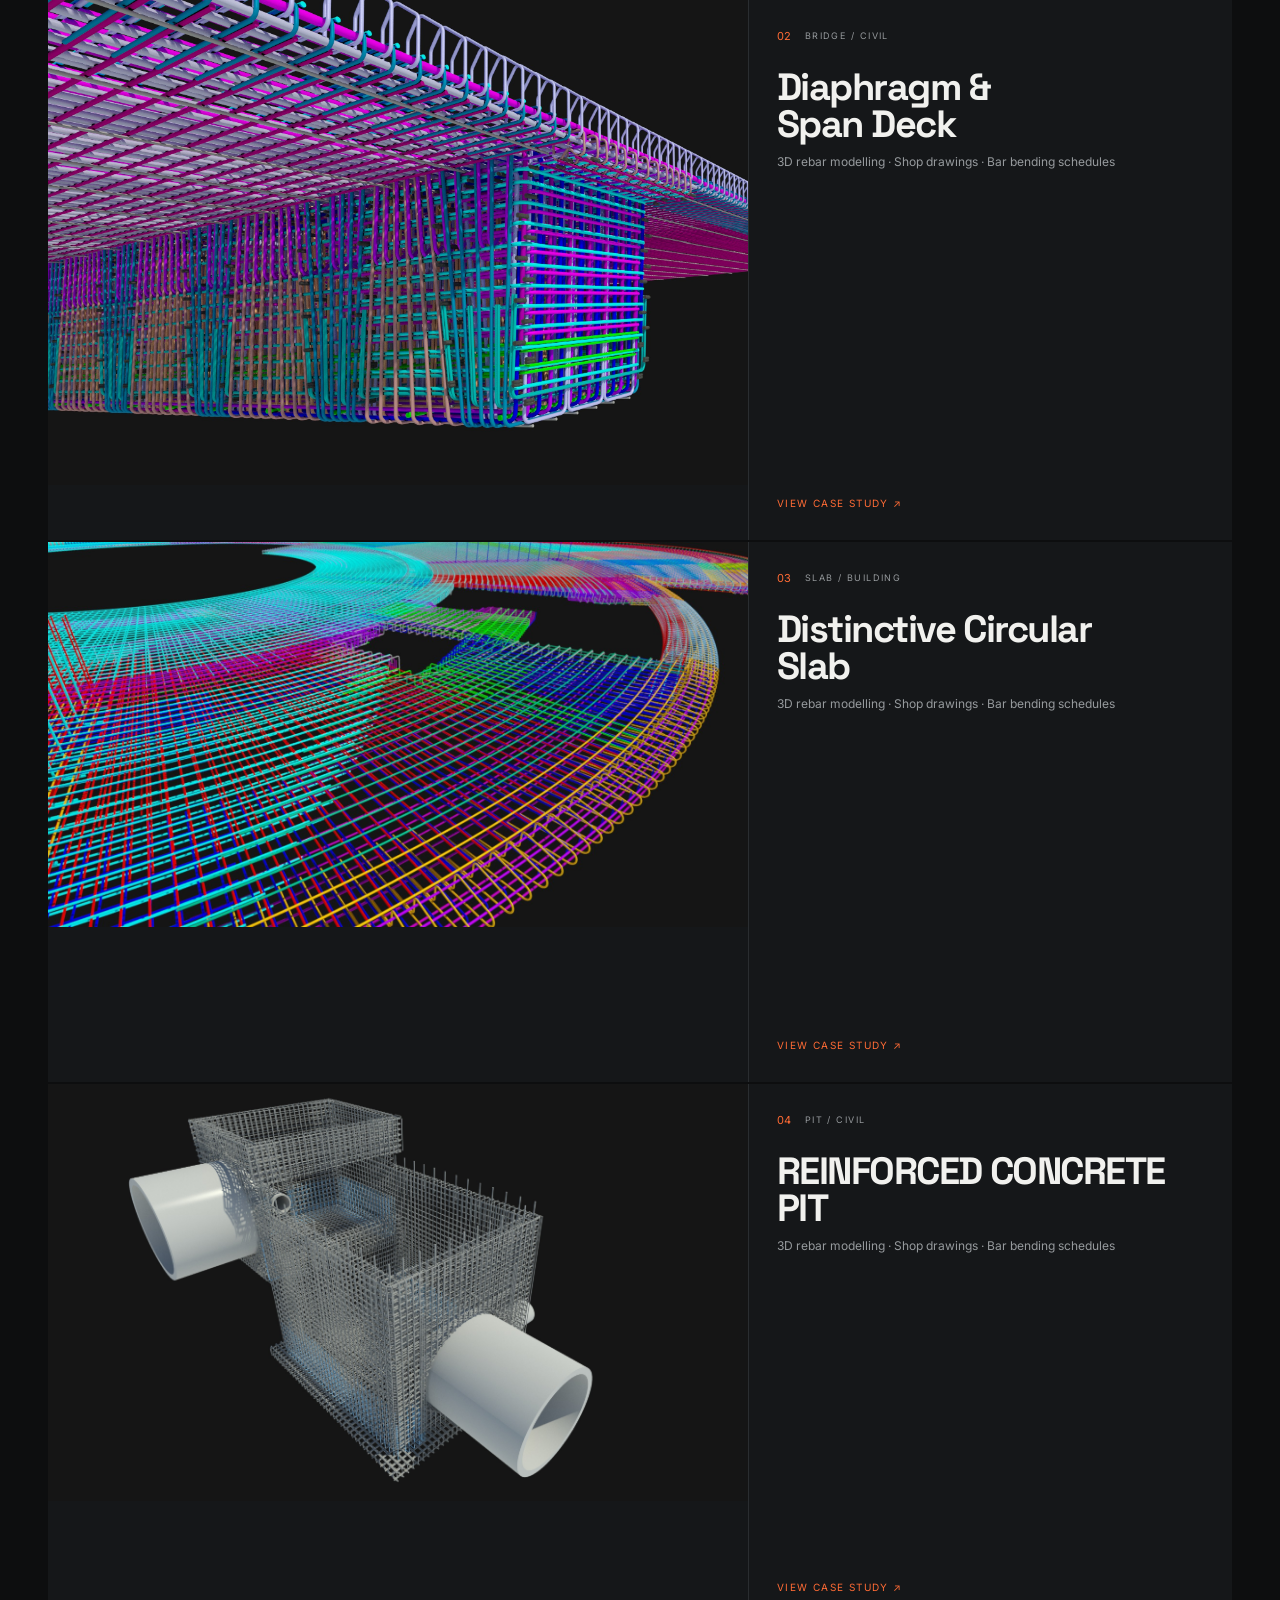
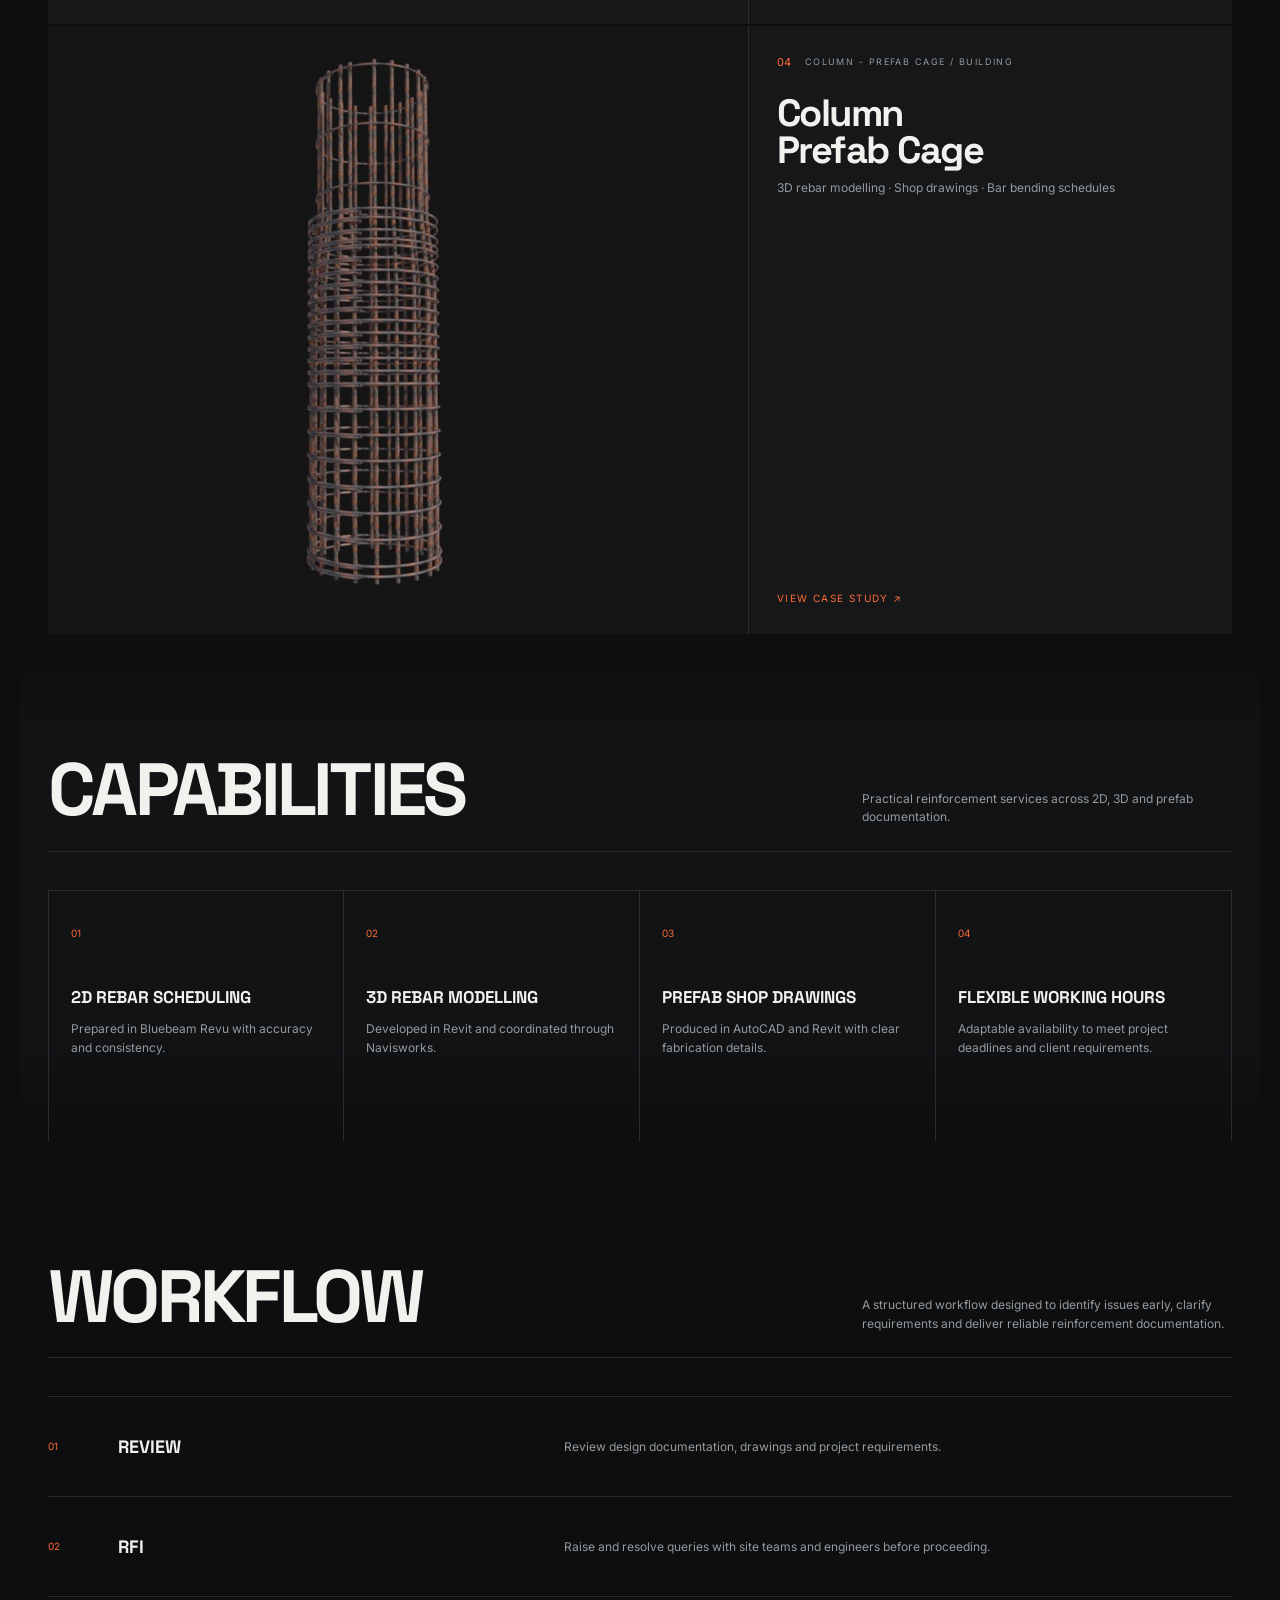
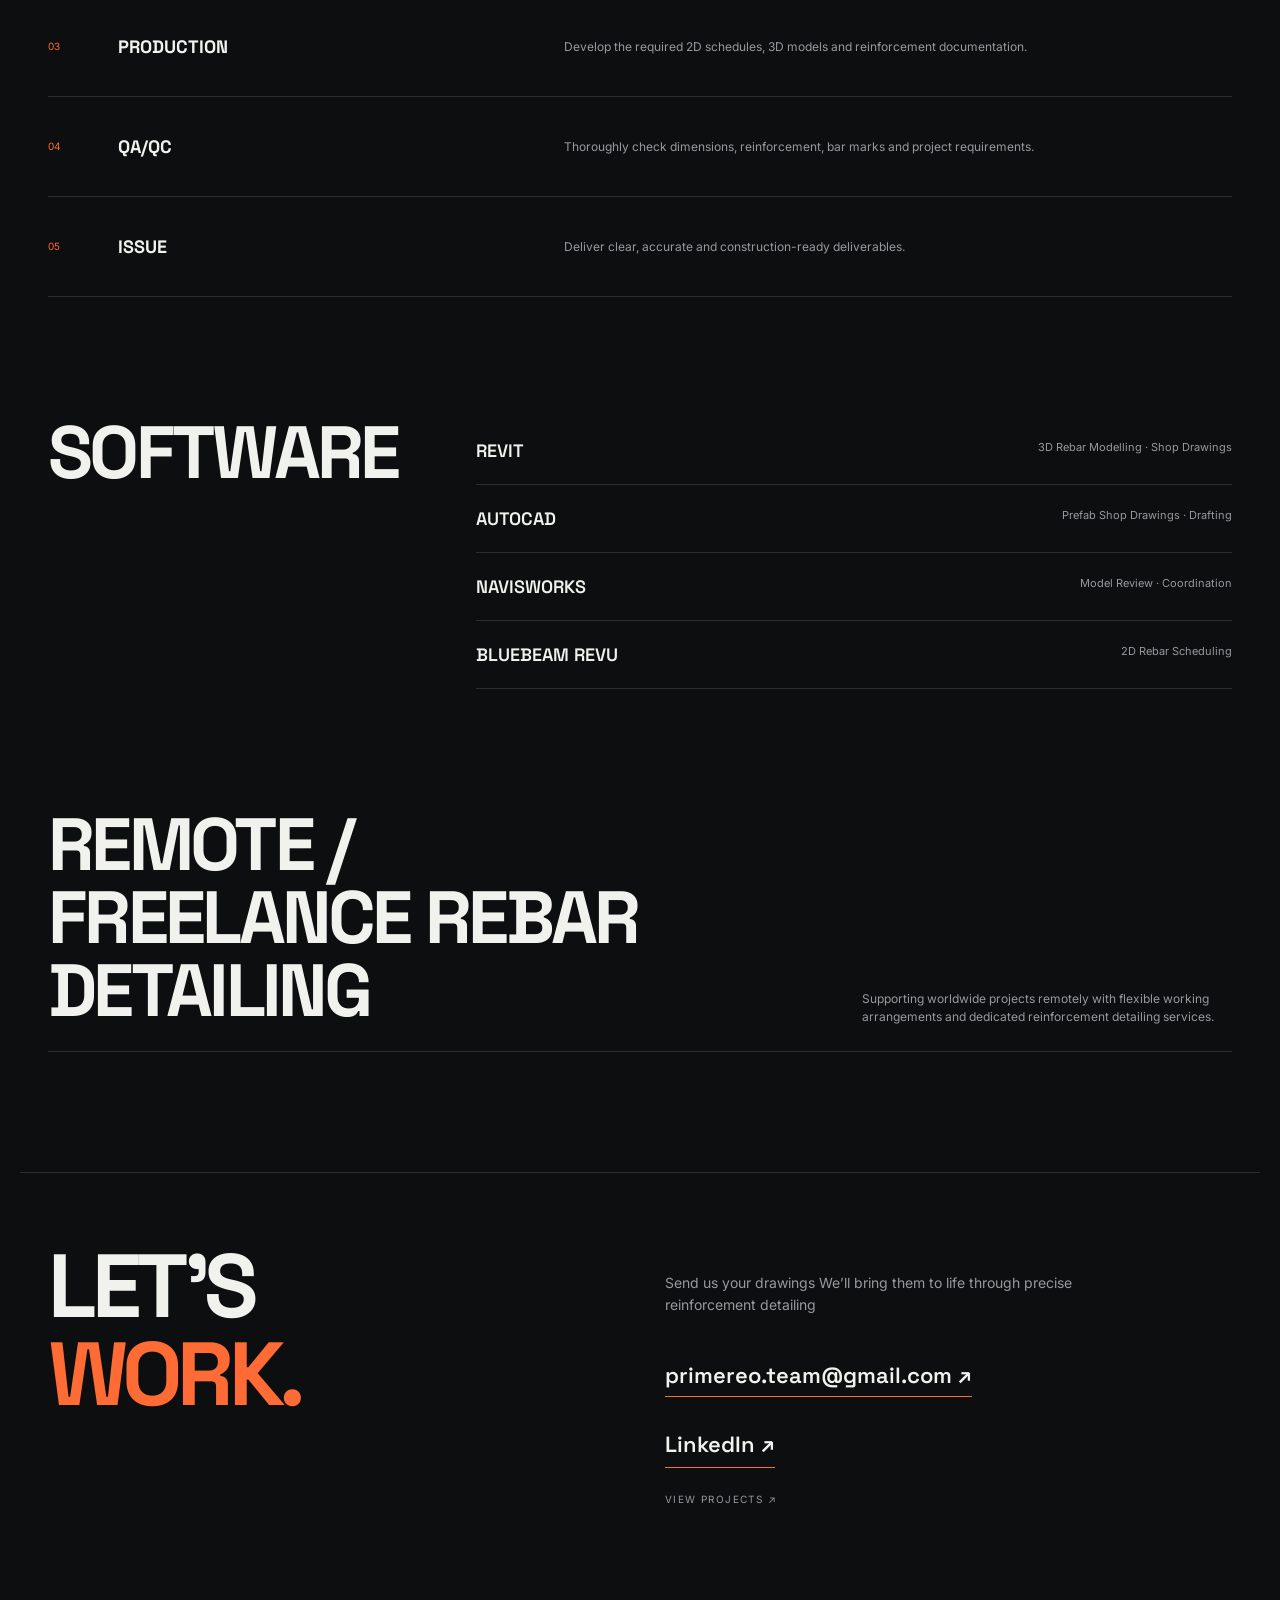
==== commit e38470d1: "Add files via upload" ====
--- a/index.html
+++ b/index.html
@@ -545,14 +545,7 @@
                         Không có dấu +, khoảng trắng hoặc dấu gạch.
                         Số Việt Nam: dùng 84 và bỏ số 0 đầu.
                     -->
-                    <a
-                        href="https://wa.me/84869246617"
-                        target="_blank"
-                        rel="noopener noreferrer"
-                        aria-label="Contact PRIMEREO on WhatsApp"
-                    >
-                        WhatsApp ↗
-                    </a>
+                
 
                     <!--
                         Thay toàn bộ href bên dưới bằng URL
